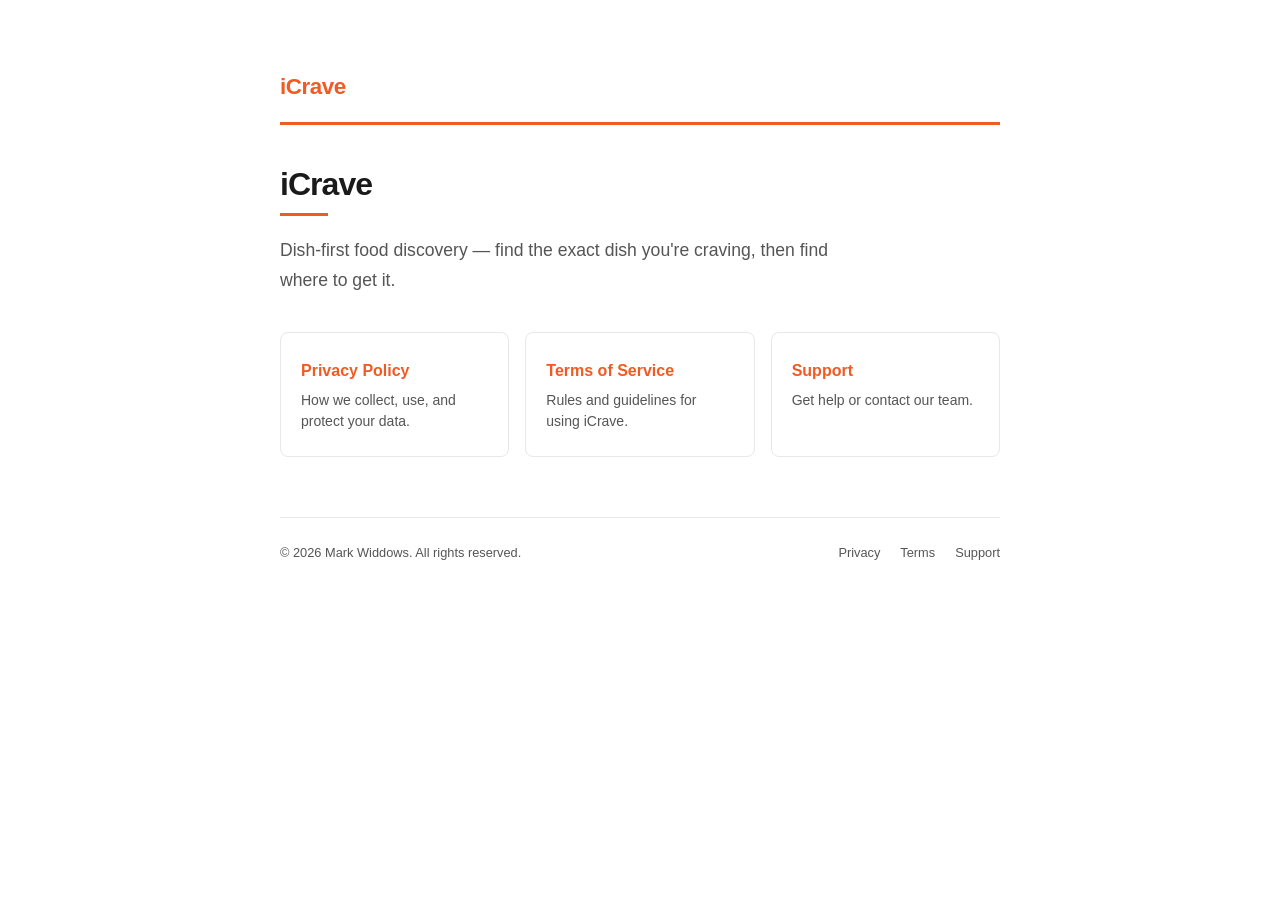
==== index.html @ e0bc7957 "fix footer entity name on index and support pages" ====
<!DOCTYPE html>
<html lang="en">
<head>
  <meta charset="UTF-8" />
  <meta name="viewport" content="width=device-width, initial-scale=1.0" />
  <meta name="robots" content="noindex" />
  <title>iCrave — Dish-First Food Discovery</title>
  <link rel="stylesheet" href="styles.css" />
  <link rel="icon" type="image/png" href="favicon.png" />
</head>
<body>
  <div class="container">
    <header>
      <a class="wordmark" href="/">iCrave</a>
    </header>

    <main>
      <h1>iCrave</h1>
      <p class="index-intro">Dish-first food discovery — find the exact dish you're craving, then find where to get it.</p>

      <nav class="nav-cards" aria-label="Site navigation">
        <a class="nav-card" href="/privacy">
          <div class="nav-card-title">Privacy Policy</div>
          <div class="nav-card-desc">How we collect, use, and protect your data.</div>
        </a>
        <a class="nav-card" href="/terms">
          <div class="nav-card-title">Terms of Service</div>
          <div class="nav-card-desc">Rules and guidelines for using iCrave.</div>
        </a>
        <a class="nav-card" href="/support">
          <div class="nav-card-title">Support</div>
          <div class="nav-card-desc">Get help or contact our team.</div>
        </a>
      </nav>
    </main>

    <footer>
      <span>&copy; 2026 Mark Widdows. All rights reserved.</span>
      <div class="footer-links">
        <a href="/privacy">Privacy</a>
        <a href="/terms">Terms</a>
        <a href="/support">Support</a>
      </div>
    </footer>
  </div>
</body>
</html>
---- styles.css ----
/* iCrave Legal Pages — styles.css */

:root {
  --brand: #F15A22;
  --brand-dark: #d44d1a;
  --text: #1A1A1A;
  --text-muted: #555555;
  --border: #e8e8e8;
  --bg: #ffffff;
  --max-width: 720px;
}

*, *::before, *::after {
  box-sizing: border-box;
  margin: 0;
  padding: 0;
}

html {
  font-size: 16px;
  -webkit-text-size-adjust: 100%;
}

body {
  font-family: -apple-system, BlinkMacSystemFont, "Segoe UI", Roboto, Helvetica, Arial, sans-serif;
  color: var(--text);
  background: var(--bg);
  line-height: 1.7;
  padding: 0 20px;
}

/* ── Layout ── */

.container {
  max-width: var(--max-width);
  margin: 0 auto;
  padding: 48px 0 80px;
}

/* ── Header / Nav ── */

header {
  border-bottom: 3px solid var(--brand);
  padding: 20px 0 16px;
  margin-bottom: 40px;
}

.wordmark {
  font-size: 1.4rem;
  font-weight: 700;
  color: var(--brand);
  text-decoration: none;
  letter-spacing: -0.02em;
}

.wordmark:hover {
  color: var(--brand-dark);
}

/* ── Typography ── */

h1 {
  font-size: 2rem;
  font-weight: 700;
  line-height: 1.2;
  letter-spacing: -0.03em;
  margin-bottom: 6px;
  color: var(--text);
}

h1::after {
  content: '';
  display: block;
  width: 48px;
  height: 3px;
  background: var(--brand);
  margin-top: 10px;
  margin-bottom: 20px;
}

h2 {
  font-size: 1.15rem;
  font-weight: 700;
  color: var(--text);
  margin-top: 24px;
  margin-bottom: 10px;
  padding-bottom: 6px;
  border-bottom: 2px solid var(--brand);
  display: inline-block;
}

h3 {
  font-size: 1rem;
  font-weight: 600;
  color: var(--text);
  margin-top: 20px;
  margin-bottom: 6px;
}

p {
  margin-bottom: 16px;
  color: var(--text);
}

ul, ol {
  margin: 0 0 16px 24px;
}

li {
  margin-bottom: 6px;
}

/* ── Meta / Last Updated ── */

.meta {
  font-size: 0.875rem;
  color: var(--text-muted);
  margin-bottom: 36px;
}

/* ── Links ── */

a {
  color: var(--brand);
  text-decoration: none;
}

a:hover {
  color: var(--brand-dark);
  text-decoration: underline;
}

/* ── Index Page ── */

.index-intro {
  font-size: 1.1rem;
  color: var(--text-muted);
  margin-bottom: 36px;
  max-width: 560px;
}

.nav-cards {
  display: grid;
  grid-template-columns: repeat(auto-fit, minmax(200px, 1fr));
  gap: 16px;
  margin-top: 32px;
}

.nav-card {
  display: block;
  border: 1.5px solid var(--border);
  border-radius: 8px;
  padding: 24px 20px;
  text-decoration: none;
  color: var(--text);
  transition: border-color 0.15s, box-shadow 0.15s;
}

.nav-card:hover {
  border-color: var(--brand);
  box-shadow: 0 2px 12px rgba(241, 90, 34, 0.12);
  text-decoration: none;
  color: var(--text);
}

.nav-card-title {
  font-size: 1rem;
  font-weight: 700;
  color: var(--brand);
  margin-bottom: 6px;
}

.nav-card-desc {
  font-size: 0.875rem;
  color: var(--text-muted);
  line-height: 1.5;
}

/* ── Support Page ── */

.support-email {
  font-size: 1.1rem;
  font-weight: 600;
  color: var(--brand);
}

/* ── Footer ── */

footer {
  border-top: 1px solid var(--border);
  margin-top: 60px;
  padding-top: 24px;
  font-size: 0.8rem;
  color: var(--text-muted);
  display: flex;
  flex-wrap: wrap;
  gap: 16px;
  align-items: center;
  justify-content: space-between;
}

footer a {
  color: var(--text-muted);
  text-decoration: none;
}

footer a:hover {
  color: var(--brand);
}

.footer-links {
  display: flex;
  gap: 20px;
  flex-wrap: wrap;
}

/* ── Section dividers ── */

.section {
  margin-bottom: 0;
}

/* ── Responsive ── */

@media (max-width: 600px) {
  body {
    padding: 0 16px;
  }

  .container {
    padding: 32px 0 60px;
  }

  h1 {
    font-size: 1.6rem;
  }

  h2 {
    font-size: 1.05rem;
  }

  .nav-cards {
    grid-template-columns: 1fr;
  }

  footer {
    flex-direction: column;
    align-items: flex-start;
    gap: 10px;
  }
}
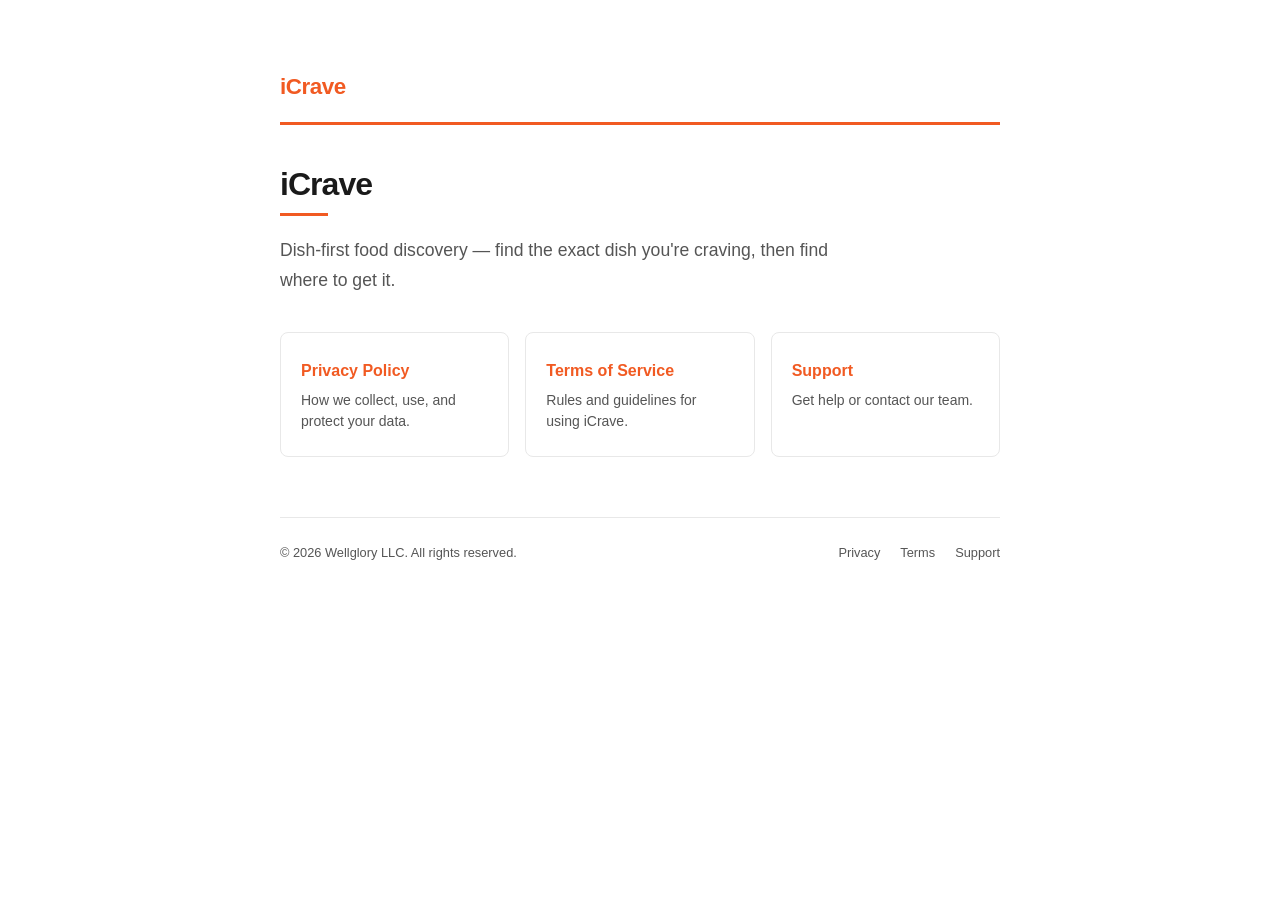
==== commit 390be7ed: "update entity to Wellglory LLC, add mailing address, update contact email" ====
--- a/index.html
+++ b/index.html
@@ -35,7 +35,7 @@
     </main>
 
     <footer>
-      <span>&copy; 2026 Mark Widdows. All rights reserved.</span>
+      <span>&copy; 2026 Wellglory LLC. All rights reserved.</span>
       <div class="footer-links">
         <a href="/privacy">Privacy</a>
         <a href="/terms">Terms</a>
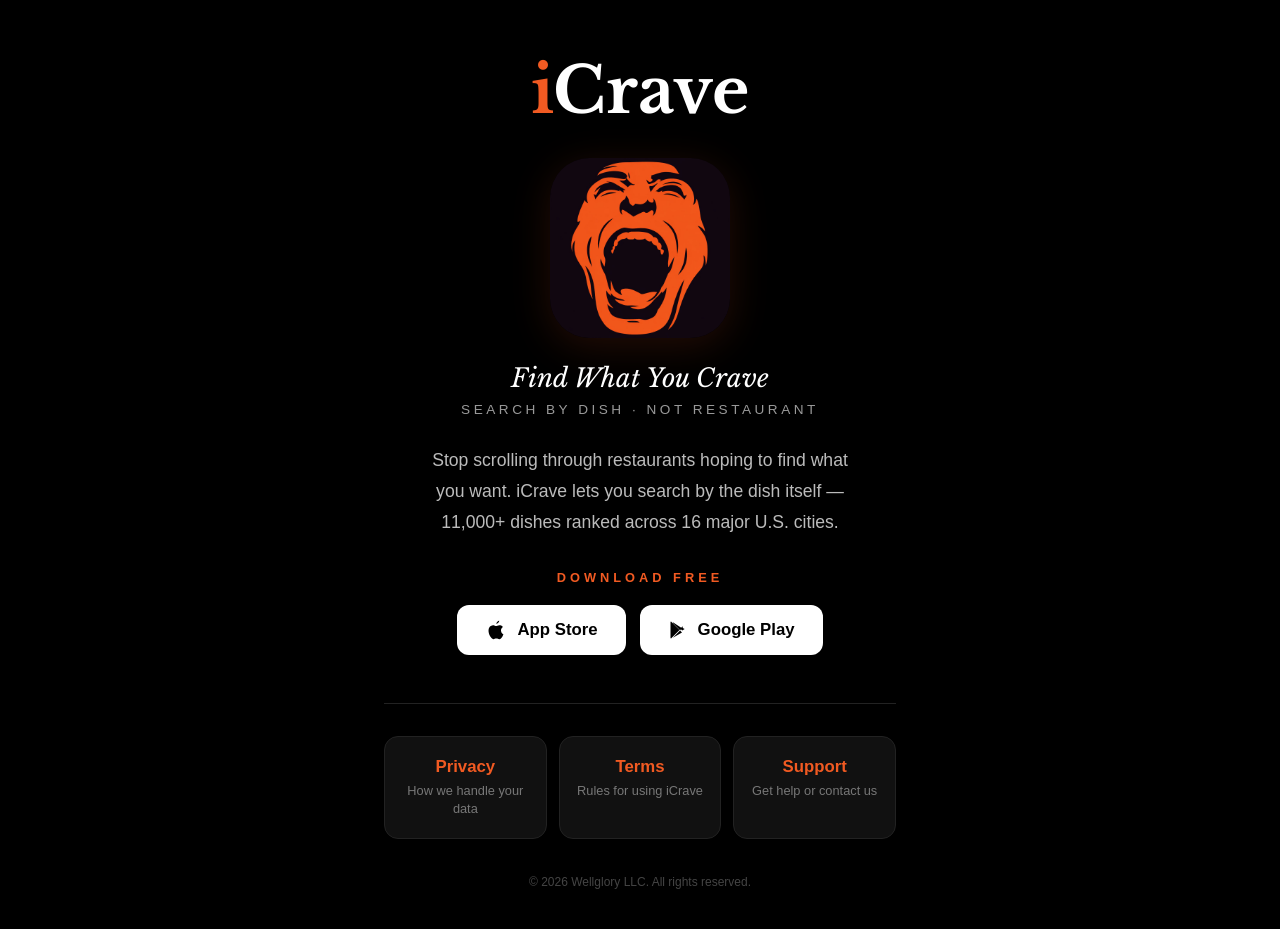
==== commit 8534c37c: "Redesign homepage with download links + update privacy policy" ====
--- a/index.html
+++ b/index.html
@@ -1,47 +1,125 @@
 <!DOCTYPE html>
 <html lang="en">
 <head>
-  <meta charset="UTF-8" />
-  <meta name="viewport" content="width=device-width, initial-scale=1.0" />
-  <meta name="robots" content="noindex" />
-  <title>iCrave — Dish-First Food Discovery</title>
-  <link rel="stylesheet" href="styles.css" />
-  <link rel="icon" type="image/png" href="favicon.png" />
+<meta charset="UTF-8">
+<meta name="viewport" content="width=device-width, initial-scale=1.0">
+<meta name="robots" content="index, follow">
+<title>iCrave — Find What You Crave</title>
+<meta name="description" content="Search by dish, not restaurant. 11,000+ dishes ranked across 16 major U.S. cities. Download free on iOS and Android.">
+<meta property="og:title" content="iCrave — Find What You Crave">
+<meta property="og:description" content="Search by dish, not restaurant. 11,000+ dishes ranked across 16 major U.S. cities.">
+<meta property="og:type" content="website">
+<meta property="og:url" content="https://icravehq.com">
+<link rel="icon" type="image/png" href="app-icon-1024.png">
+<link rel="preconnect" href="https://fonts.googleapis.com">
+<link rel="preconnect" href="https://fonts.gstatic.com" crossorigin>
+<link href="https://fonts.googleapis.com/css2?family=Libre+Baskerville:ital,wght@0,400;0,700;1,400&display=swap" rel="stylesheet">
+<style>
+*,*::before,*::after{box-sizing:border-box;margin:0;padding:0}
+:root{
+  --bg:#000;
+  --surface:#111;
+  --border:#222;
+  --or:#F15A22;
+  --text:#FFF;
+  --muted:#BBB;
+  --dim:#777;
+}
+html{scroll-behavior:smooth}
+body{background:var(--bg);color:var(--text);font-family:-apple-system,BlinkMacSystemFont,'Segoe UI',Roboto,Helvetica,Arial,sans-serif;min-height:100vh;display:flex;flex-direction:column;align-items:center}
+
+.page{width:100%;max-width:560px;margin:0 auto;padding:3.5rem 1.5rem 2.5rem;display:flex;flex-direction:column;align-items:center;text-align:center;flex:1}
+
+.brand{font-family:'Libre Baskerville',Georgia,serif;font-weight:700;font-size:4rem;line-height:1.1;margin-bottom:0.25rem}
+.brand-i{color:var(--or)}
+.brand-c{color:var(--text)}
+
+.icon{width:180px;height:180px;border-radius:22%;margin:1.75rem 0 1.5rem;box-shadow:0 8px 40px rgba(241,90,34,0.15)}
+
+.tagline{font-family:'Libre Baskerville',Georgia,serif;font-style:italic;font-size:1.6rem;color:var(--text);margin-bottom:0.5rem}
+
+.subtitle{letter-spacing:3.5px;text-transform:uppercase;font-size:0.85rem;color:var(--text);opacity:0.6;margin-bottom:1.75rem}
+
+.pitch{font-size:1.1rem;color:var(--muted);line-height:1.75;margin-bottom:2rem;max-width:440px}
+
+.dl-label{letter-spacing:4px;text-transform:uppercase;font-size:0.8rem;color:var(--or);font-weight:600;margin-bottom:1.25rem}
+
+.badges{display:flex;gap:14px;margin-bottom:3rem;flex-wrap:wrap;justify-content:center}
+.badge{display:inline-flex;align-items:center;gap:10px;background:#FFF;color:#000;text-decoration:none;border-radius:12px;padding:14px 28px;font-size:1.05rem;font-weight:600;transition:transform 0.15s,box-shadow 0.15s}
+.badge:hover{transform:translateY(-2px);box-shadow:0 6px 24px rgba(241,90,34,0.25)}
+.badge svg{flex-shrink:0}
+
+.divider{width:100%;height:1px;background:var(--border);margin-bottom:2rem}
+
+.legal-cards{display:flex;gap:12px;width:100%;margin-bottom:1.5rem}
+.legal-card{flex:1;background:var(--surface);border:1px solid var(--border);border-radius:14px;padding:1.25rem 1rem;text-decoration:none;text-align:center;transition:border-color 0.2s,background 0.2s}
+.legal-card:hover{border-color:#333;background:#181818}
+.legal-card-title{font-size:1.05rem;color:var(--or);font-weight:600;margin-bottom:5px}
+.legal-card-desc{font-size:0.8rem;color:var(--dim);line-height:1.4}
+
+.copyright{font-size:0.75rem;color:#444;margin-top:0.75rem}
+
+@media(max-width:420px){
+  .brand{font-size:3rem}
+  .icon{width:140px;height:140px}
+  .tagline{font-size:1.3rem}
+  .subtitle{font-size:0.75rem}
+  .pitch{font-size:1rem}
+  .badges{flex-direction:column;align-items:center}
+  .badge{width:100%;justify-content:center}
+  .legal-cards{flex-direction:column}
+}
+</style>
 </head>
 <body>
-  <div class="container">
-    <header>
-      <a class="wordmark" href="/">iCrave</a>
-    </header>
 
-    <main>
-      <h1>iCrave</h1>
-      <p class="index-intro">Dish-first food discovery — find the exact dish you're craving, then find where to get it.</p>
+<main class="page">
 
-      <nav class="nav-cards" aria-label="Site navigation">
-        <a class="nav-card" href="/privacy">
-          <div class="nav-card-title">Privacy Policy</div>
-          <div class="nav-card-desc">How we collect, use, and protect your data.</div>
-        </a>
-        <a class="nav-card" href="/terms">
-          <div class="nav-card-title">Terms of Service</div>
-          <div class="nav-card-desc">Rules and guidelines for using iCrave.</div>
-        </a>
-        <a class="nav-card" href="/support">
-          <div class="nav-card-title">Support</div>
-          <div class="nav-card-desc">Get help or contact our team.</div>
-        </a>
-      </nav>
-    </main>
+  <div class="brand">
+    <span class="brand-i">i</span><span class="brand-c">Crave</span>
+  </div>
 
-    <footer>
-      <span>&copy; 2026 Wellglory LLC. All rights reserved.</span>
-      <div class="footer-links">
-        <a href="/privacy">Privacy</a>
-        <a href="/terms">Terms</a>
-        <a href="/support">Support</a>
-      </div>
-    </footer>
+  <img class="icon" src="[data-uri]" alt="iCrave app icon" width="180" height="180">
+
+  <div class="tagline">Find What You Crave</div>
+
+  <div class="subtitle">Search by dish &middot; Not restaurant</div>
+
+  <p class="pitch">Stop scrolling through restaurants hoping to find what you want. iCrave lets you search by the dish itself &mdash; 11,000+ dishes ranked across 16 major U.S. cities.</p>
+
+  <div class="dl-label">Download free</div>
+
+  <div class="badges">
+    <a href="https://apps.apple.com/us/app/icrave-food-discovery/id6772372998" class="badge" target="_blank" rel="noopener">
+      <svg width="22" height="22" viewBox="0 0 24 24" fill="none"><path d="M18.71 19.5c-.83 1.24-1.71 2.45-3.05 2.47-1.34.03-1.77-.79-3.29-.79-1.53 0-2 .77-3.27.82-1.31.05-2.3-1.32-3.14-2.53C4.25 17 2.94 12.45 4.7 9.39c.87-1.52 2.43-2.48 4.12-2.51 1.28-.02 2.5.87 3.29.87.78 0 2.26-1.07 3.8-.91.65.03 2.47.26 3.64 1.98-.09.06-2.17 1.28-2.15 3.81.03 3.02 2.65 4.03 2.68 4.04-.03.07-.42 1.44-1.38 2.83" fill="#000"/><path d="M15.28 2c.08 0 .17.01.25.02-.01.14-.06.29-.11.44-.24.67-.7 1.33-1.23 1.82-.54.5-1.21.88-1.92.92-.01-.13.03-.28.08-.43.24-.69.71-1.33 1.22-1.82.41-.39 1.03-.75 1.71-.95" fill="#000"/></svg>
+      App Store
+    </a>
+    <a href="https://play.google.com/store/apps/details?id=com.wellgloryllc.iCrave&pcampaignid=web_share" class="badge" target="_blank" rel="noopener">
+      <svg width="20" height="20" viewBox="0 0 24 24"><path d="M3.609 1.814L13.792 12 3.61 22.186a.996.996 0 01-.61-.92V2.734a1 1 0 01.609-.92zm10.89 10.893l2.302 2.302-10.937 6.333 8.635-8.635zm3.199-3.199l2.302 1.33-2.954 1.712-2.302-2.302 2.954-2.74zM5.864 2.658L16.8 9.99l-2.302 2.302L5.864 3.658z" fill="#000"/></svg>
+      Google Play
+    </a>
   </div>
+
+  <div class="divider"></div>
+
+  <div class="legal-cards">
+    <a href="/privacy" class="legal-card">
+      <div class="legal-card-title">Privacy</div>
+      <div class="legal-card-desc">How we handle your data</div>
+    </a>
+    <a href="/terms" class="legal-card">
+      <div class="legal-card-title">Terms</div>
+      <div class="legal-card-desc">Rules for using iCrave</div>
+    </a>
+    <a href="/support" class="legal-card">
+      <div class="legal-card-title">Support</div>
+      <div class="legal-card-desc">Get help or contact us</div>
+    </a>
+  </div>
+
+  <div class="copyright">&copy; 2026 Wellglory LLC. All rights reserved.</div>
+
+</main>
+
 </body>
 </html>
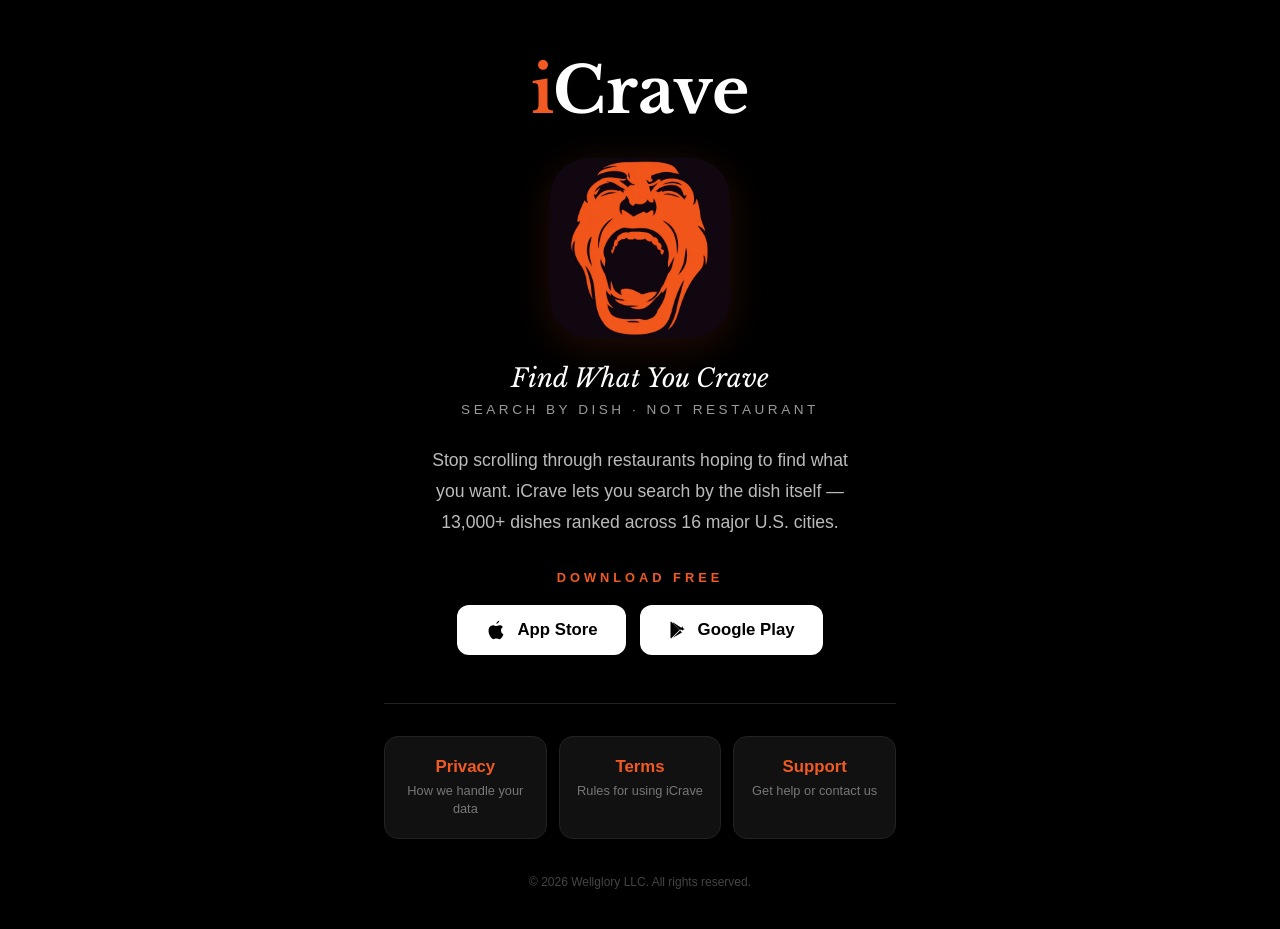
==== commit b8b4f1ce: "Update index.html 11,000 → 13,000 + dishes" ====
--- a/index.html
+++ b/index.html
@@ -5,9 +5,9 @@
 <meta name="viewport" content="width=device-width, initial-scale=1.0">
 <meta name="robots" content="index, follow">
 <title>iCrave — Find What You Crave</title>
-<meta name="description" content="Search by dish, not restaurant. 11,000+ dishes ranked across 16 major U.S. cities. Download free on iOS and Android.">
+<meta name="description" content="Search by dish, not restaurant. 13,000+ dishes ranked across 16 major U.S. cities. Download free on iOS and Android.">
 <meta property="og:title" content="iCrave — Find What You Crave">
-<meta property="og:description" content="Search by dish, not restaurant. 11,000+ dishes ranked across 16 major U.S. cities.">
+<meta property="og:description" content="Search by dish, not restaurant. 13,000+ dishes ranked across 16 major U.S. cities.">
 <meta property="og:type" content="website">
 <meta property="og:url" content="https://icravehq.com">
 <link rel="icon" type="image/png" href="app-icon-1024.png">
@@ -85,7 +85,7 @@
 
   <div class="subtitle">Search by dish &middot; Not restaurant</div>
 
-  <p class="pitch">Stop scrolling through restaurants hoping to find what you want. iCrave lets you search by the dish itself &mdash; 11,000+ dishes ranked across 16 major U.S. cities.</p>
+  <p class="pitch">Stop scrolling through restaurants hoping to find what you want. iCrave lets you search by the dish itself &mdash; 13,000+ dishes ranked across 16 major U.S. cities.</p>
 
   <div class="dl-label">Download free</div>
 
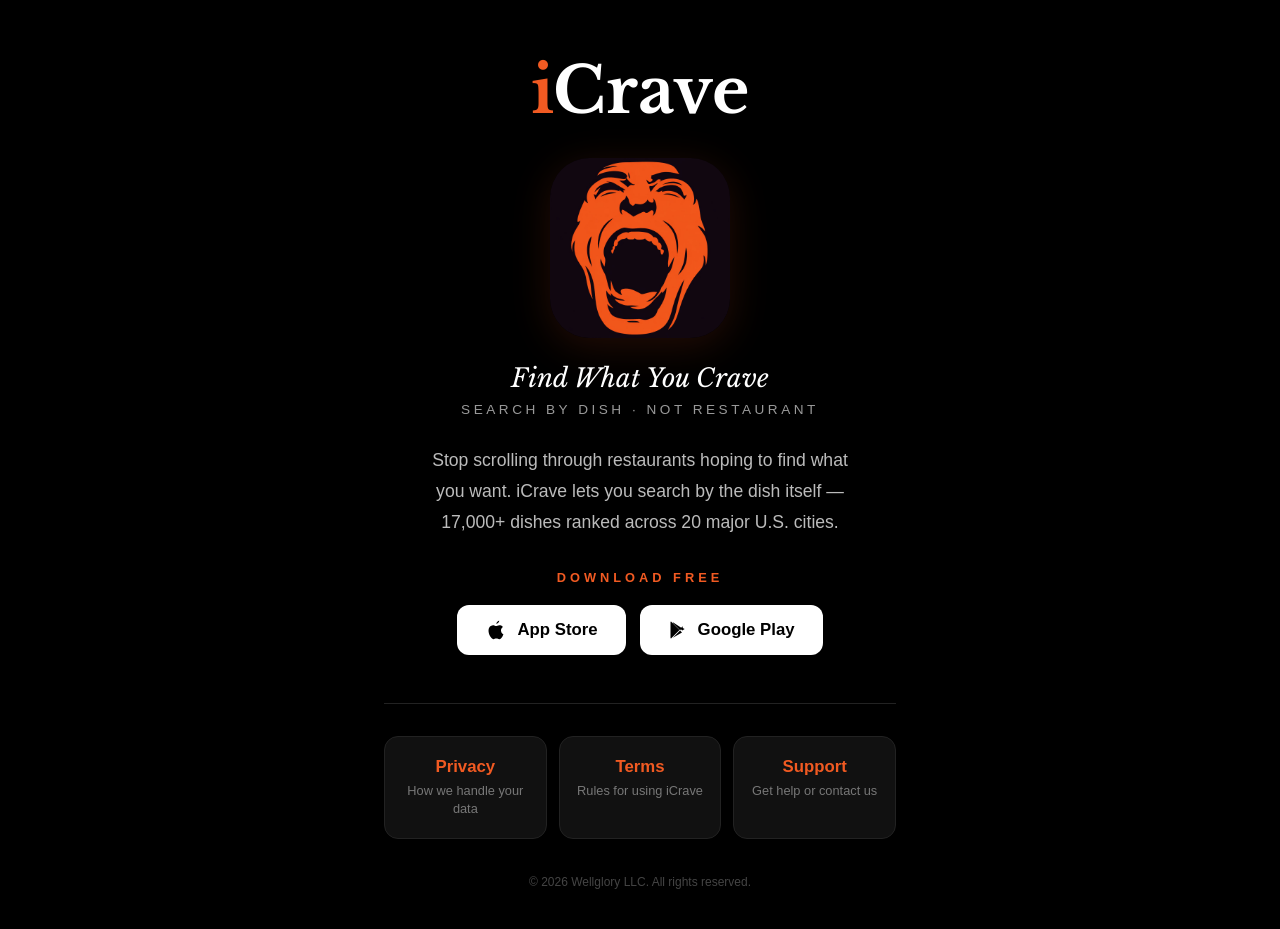
==== commit 3db17d2d: "Fix body text: 17,000+ dishes across 20 cities" ====
--- a/index.html
+++ b/index.html
@@ -5,9 +5,9 @@
 <meta name="viewport" content="width=device-width, initial-scale=1.0">
 <meta name="robots" content="index, follow">
 <title>iCrave — Find What You Crave</title>
-<meta name="description" content="Search by dish, not restaurant. 13,000+ dishes ranked across 16 major U.S. cities. Download free on iOS and Android.">
+<meta name="description" content="Search by dish, not restaurant. 17,000+ dishes ranked across 20 major U.S. cities. Download free on iOS and Android.">
 <meta property="og:title" content="iCrave — Find What You Crave">
-<meta property="og:description" content="Search by dish, not restaurant. 13,000+ dishes ranked across 16 major U.S. cities.">
+<meta property="og:description" content="Search by dish, not restaurant. 17,000+ dishes ranked across 20 major U.S. cities.">
 <meta property="og:type" content="website">
 <meta property="og:url" content="https://icravehq.com">
 <link rel="icon" type="image/png" href="app-icon-1024.png">
@@ -85,7 +85,7 @@
 
   <div class="subtitle">Search by dish &middot; Not restaurant</div>
 
-  <p class="pitch">Stop scrolling through restaurants hoping to find what you want. iCrave lets you search by the dish itself &mdash; 13,000+ dishes ranked across 16 major U.S. cities.</p>
+  <p class="pitch">Stop scrolling through restaurants hoping to find what you want. iCrave lets you search by the dish itself &mdash; 17,000+ dishes ranked across 20 major U.S. cities.</p>
 
   <div class="dl-label">Download free</div>
 
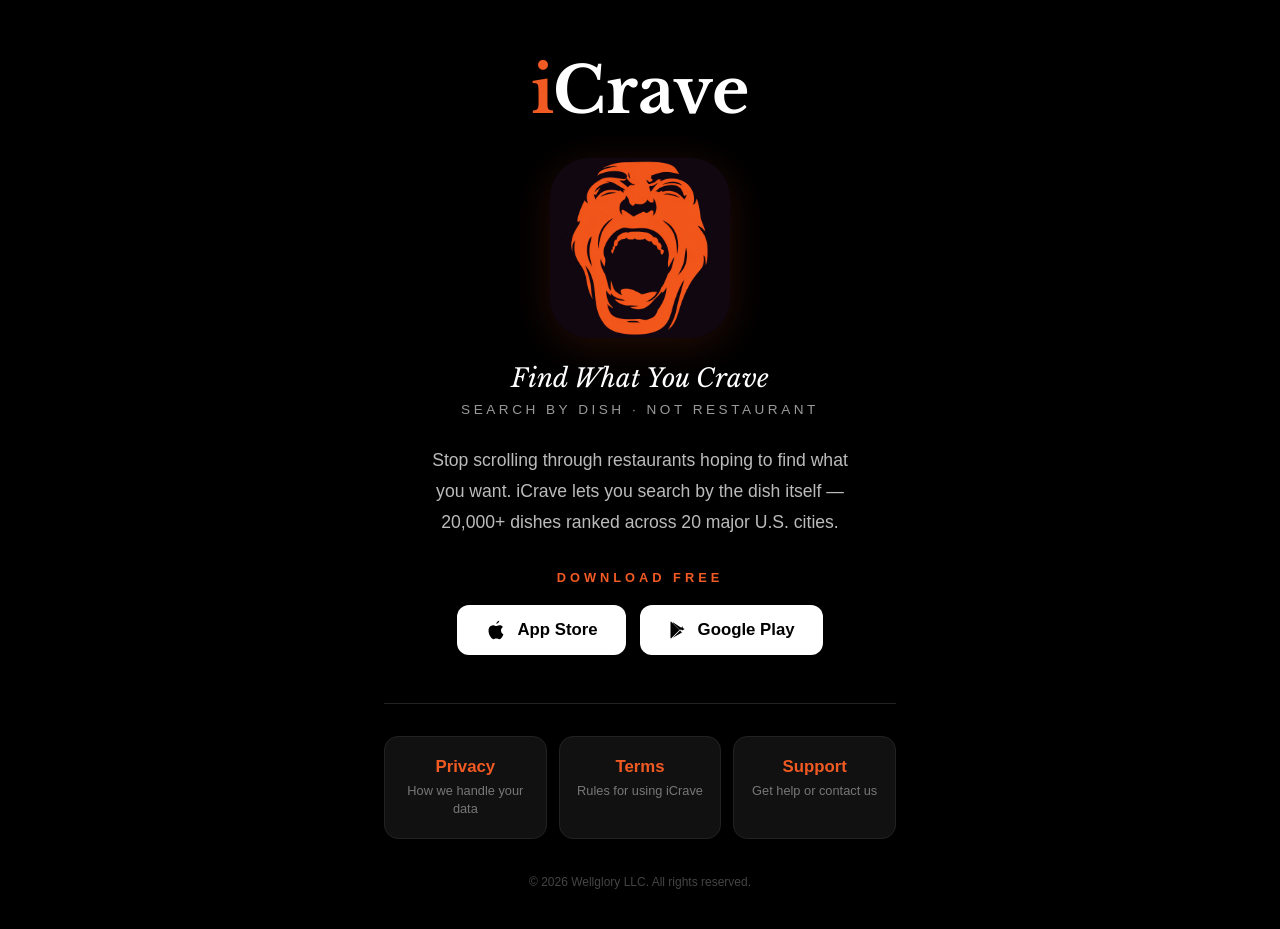
==== commit 18730d5d: "Update to 20,000+ dishes across 20 cities" ====
--- a/index.html
+++ b/index.html
@@ -5,9 +5,9 @@
 <meta name="viewport" content="width=device-width, initial-scale=1.0">
 <meta name="robots" content="index, follow">
 <title>iCrave — Find What You Crave</title>
-<meta name="description" content="Search by dish, not restaurant. 17,000+ dishes ranked across 20 major U.S. cities. Download free on iOS and Android.">
+<meta name="description" content="Search by dish, not restaurant. 20,000+ dishes ranked across 20 major U.S. cities. Download free on iOS and Android.">
 <meta property="og:title" content="iCrave — Find What You Crave">
-<meta property="og:description" content="Search by dish, not restaurant. 17,000+ dishes ranked across 20 major U.S. cities.">
+<meta property="og:description" content="Search by dish, not restaurant. 20,000+ dishes ranked across 20 major U.S. cities.">
 <meta property="og:type" content="website">
 <meta property="og:url" content="https://icravehq.com">
 <link rel="icon" type="image/png" href="app-icon-1024.png">
@@ -85,7 +85,7 @@
 
   <div class="subtitle">Search by dish &middot; Not restaurant</div>
 
-  <p class="pitch">Stop scrolling through restaurants hoping to find what you want. iCrave lets you search by the dish itself &mdash; 17,000+ dishes ranked across 20 major U.S. cities.</p>
+  <p class="pitch">Stop scrolling through restaurants hoping to find what you want. iCrave lets you search by the dish itself &mdash; 20,000+ dishes ranked across 20 major U.S. cities.</p>
 
   <div class="dl-label">Download free</div>
 
